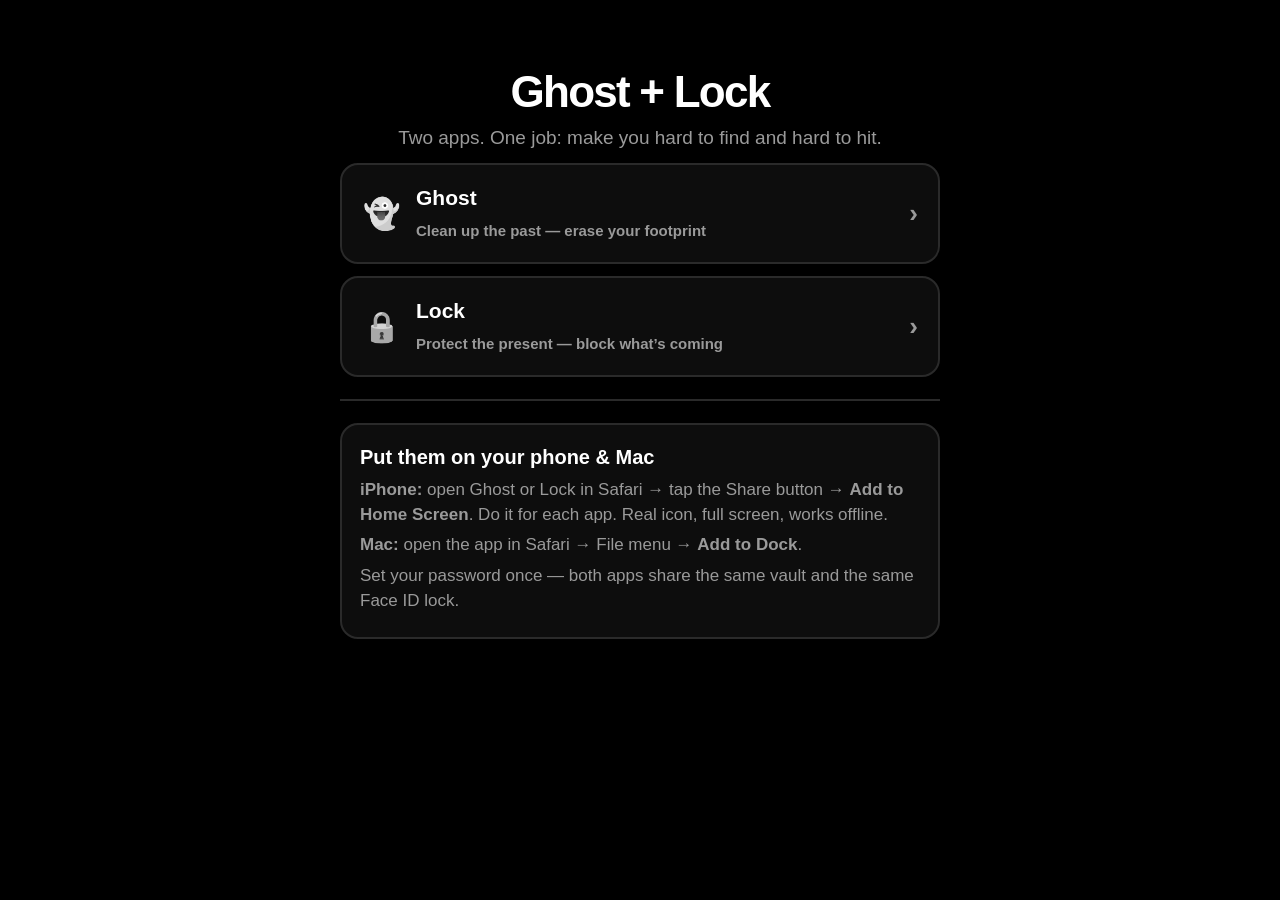
==== index.html @ 76c386df "Ghost + Lock v1: owner-gated, brute-force-guarded, Face ID PWAs Co-Authored-By: Claude Fable 5 <nore" ====
<!doctype html>
<html lang="en">
<head>
<meta charset="utf-8">
<title>Ghost + Lock</title>
<meta name="viewport" content="width=device-width, initial-scale=1, viewport-fit=cover">
<meta name="theme-color" content="#000000">
<meta name="robots" content="noindex, nofollow">
<link rel="stylesheet" href="shared/base.css">
</head>
<body>
<div class="app">
  <div style="text-align:center;margin:40px 0 10px">
    <p class="huge">Ghost + Lock</p>
    <p class="sub">Two apps. One job: make you hard to find and hard to hit.</p>
  </div>

  <a href="ghost/" style="text-decoration:none">
    <div class="btn"><span class="ico">👻</span>
      <span class="txt">Ghost<br><span class="tiny">Clean up the past — erase your footprint</span></span>
      <span class="arrow">›</span></div>
  </a>

  <a href="lock/" style="text-decoration:none">
    <div class="btn"><span class="ico">🔒</span>
      <span class="txt">Lock<br><span class="tiny">Protect the present — block what’s coming</span></span>
      <span class="arrow">›</span></div>
  </a>

  <div class="hr"></div>
  <div class="card">
    <h3>Put them on your phone & Mac</h3>
    <p><b>iPhone:</b> open Ghost or Lock in Safari → tap the Share button → <b>Add to Home Screen</b>. Do it for each app. Real icon, full screen, works offline.</p>
    <p><b>Mac:</b> open the app in Safari → File menu → <b>Add to Dock</b>.</p>
    <p>Set your password once — both apps share the same vault and the same Face ID lock.</p>
  </div>
</div>
</body>
</html>
---- shared/base.css ----
/* Ghost + Lock — shared black & white design system.
   Rule: black and white only. Big text. Big buttons. One thing per screen. */

:root{
  --bg:#000;
  --fg:#fff;
  --dim:#9a9a9a;        /* muted white */
  --line:#2a2a2a;       /* hairline */
  --panel:#0d0d0d;      /* raised black */
  --panel2:#161616;
  --danger:#fff;        /* we don't use color; "danger" shown with words + icons */
  --radius:18px;
  --tap:64px;           /* minimum touch height */
  --pad:20px;
  font-size:18px;
}

*{box-sizing:border-box;-webkit-tap-highlight-color:transparent}
html,body{margin:0;padding:0;background:var(--bg);color:var(--fg)}
body{
  font-family:-apple-system,BlinkMacSystemFont,"SF Pro Text","Segoe UI",Roboto,Helvetica,Arial,sans-serif;
  line-height:1.45;
  -webkit-font-smoothing:antialiased;
  padding:env(safe-area-inset-top) env(safe-area-inset-right) env(safe-area-inset-bottom) env(safe-area-inset-left);
  min-height:100vh;
  overscroll-behavior:none;
}
button{font-family:inherit}
a{color:var(--fg)}

/* ---------- layout ---------- */
/* strict black & white: emoji icons render grayscale everywhere */
.app,.sheet,.sheet-bg,#toast{filter:grayscale(1)}
.app{max-width:640px;margin:0 auto;padding:var(--pad) var(--pad) 96px}
.screen{display:none;animation:fade .18s ease}
.screen.active{display:block}
@keyframes fade{from{opacity:0;transform:translateY(6px)}to{opacity:1;transform:none}}

.center{min-height:88vh;display:flex;flex-direction:column;justify-content:center;align-items:center;text-align:center;gap:22px}

/* ---------- top bar ---------- */
.bar{display:flex;align-items:center;gap:14px;min-height:56px;margin-bottom:8px}
.bar .back{
  background:none;border:none;color:var(--fg);font-size:30px;line-height:1;
  padding:8px 6px;cursor:pointer;min-width:44px;text-align:left
}
.bar h1{font-size:26px;margin:0;font-weight:800;letter-spacing:-.02em}

/* ---------- type ---------- */
.big{font-size:34px;font-weight:800;letter-spacing:-.03em;margin:0}
.huge{font-size:44px;font-weight:800;letter-spacing:-.04em;margin:0}
.sub{font-size:19px;color:var(--dim);margin:0}
.plain{font-size:19px;margin:14px 0}
.tiny{font-size:15px;color:var(--dim)}
.count{font-variant-numeric:tabular-nums}

/* ---------- big buttons ---------- */
.btn{
  display:flex;align-items:center;gap:16px;width:100%;
  min-height:var(--tap);padding:18px 20px;margin:12px 0;
  font-size:21px;font-weight:700;text-align:left;
  background:var(--panel);color:var(--fg);
  border:2px solid var(--line);border-radius:var(--radius);
  cursor:pointer;transition:transform .06s ease, background .15s ease;
}
.btn:active{transform:scale(.985);background:var(--panel2)}
.btn .ico{font-size:30px;width:38px;text-align:center;flex:none}
.btn .txt{flex:1}
.btn .arrow{color:var(--dim);font-size:26px}
.btn .badge{
  font-size:15px;font-weight:800;background:var(--fg);color:var(--bg);
  border-radius:999px;padding:2px 12px;min-width:30px;text-align:center
}

.btn-primary{background:var(--fg);color:var(--bg);border-color:var(--fg);justify-content:center;font-size:22px}
.btn-primary:active{background:#e6e6e6}
.btn-outline{background:transparent}
.btn-row{display:flex;gap:12px}
.btn-row .btn{margin:12px 0}

/* ---------- cards / list items ---------- */
.card{
  background:var(--panel);border:2px solid var(--line);border-radius:var(--radius);
  padding:18px;margin:14px 0;
}
.card h3{margin:0 0 6px;font-size:20px}
.card p{margin:6px 0;color:var(--dim);font-size:17px}

.item{
  display:flex;align-items:center;gap:14px;
  background:var(--panel);border:2px solid var(--line);border-radius:16px;
  padding:16px;margin:10px 0;color:var(--fg);font-family:inherit;font-size:inherit;
}
.item .grow{flex:1;min-width:0}
.item .grow b{font-size:19px;font-weight:700;display:block;overflow:hidden;text-overflow:ellipsis;white-space:nowrap}
.item .grow small{color:var(--dim);font-size:15px}

/* status dot: outline = to do, half = pending, filled = done */
.dot{width:22px;height:22px;border-radius:50%;border:2px solid var(--fg);flex:none;position:relative}
.dot.pending::after{content:"";position:absolute;inset:3px;border-radius:50%;
  background:linear-gradient(90deg,var(--fg) 50%,transparent 50%)}
.dot.done{background:var(--fg)}
.dot.done::after{content:"✓";position:absolute;inset:0;color:var(--bg);font-size:14px;font-weight:900;display:flex;align-items:center;justify-content:center}

/* ---------- inputs ---------- */
label{display:block;font-size:17px;color:var(--dim);margin:18px 0 8px}
input[type=text],input[type=password],input[type=email],input[type=tel],textarea,select{
  width:100%;min-height:var(--tap);padding:16px;font-size:19px;
  background:var(--panel);color:var(--fg);
  border:2px solid var(--line);border-radius:14px;outline:none;
}
input:focus,textarea:focus{border-color:var(--fg)}
textarea{min-height:120px;line-height:1.4;resize:vertical}

/* ---------- misc ---------- */
.hr{height:2px;background:var(--line);border:0;margin:22px 0}
.pill{display:inline-block;border:2px solid var(--line);border-radius:999px;padding:4px 12px;font-size:14px;color:var(--dim);margin:4px 6px 0 0}
.center-note{text-align:center;color:var(--dim);font-size:15px;margin:24px 0}
.spinner{width:34px;height:34px;border:3px solid var(--line);border-top-color:var(--fg);border-radius:50%;animation:spin .8s linear infinite;margin:0 auto}
@keyframes spin{to{transform:rotate(360deg)}}

/* toast */
#toast{
  position:fixed;left:50%;bottom:26px;transform:translateX(-50%) translateY(140%);
  background:var(--fg);color:var(--bg);font-weight:700;font-size:17px;
  padding:14px 20px;border-radius:14px;max-width:90vw;text-align:center;
  transition:transform .25s ease;z-index:100;box-shadow:0 8px 30px rgba(255,255,255,.12)
}
#toast.show{transform:translateX(-50%) translateY(0)}

/* big glyph */
.glyph{font-size:84px;line-height:1}
.mono{font-family:ui-monospace,SFMono-Regular,Menlo,monospace}

/* sheet (bottom modal) */
.sheet-bg{position:fixed;inset:0;background:rgba(0,0,0,.7);display:none;z-index:90}
.sheet-bg.show{display:block}
.sheet{
  position:fixed;left:0;right:0;bottom:0;z-index:91;
  background:var(--panel);border-top:2px solid var(--line);
  border-radius:24px 24px 0 0;padding:22px 22px calc(22px + env(safe-area-inset-bottom));
  max-width:640px;margin:0 auto;transform:translateY(110%);transition:transform .25s ease;
  max-height:88vh;overflow:auto
}
.sheet.show{transform:none}
.sheet h2{margin:2px 0 10px;font-size:24px}
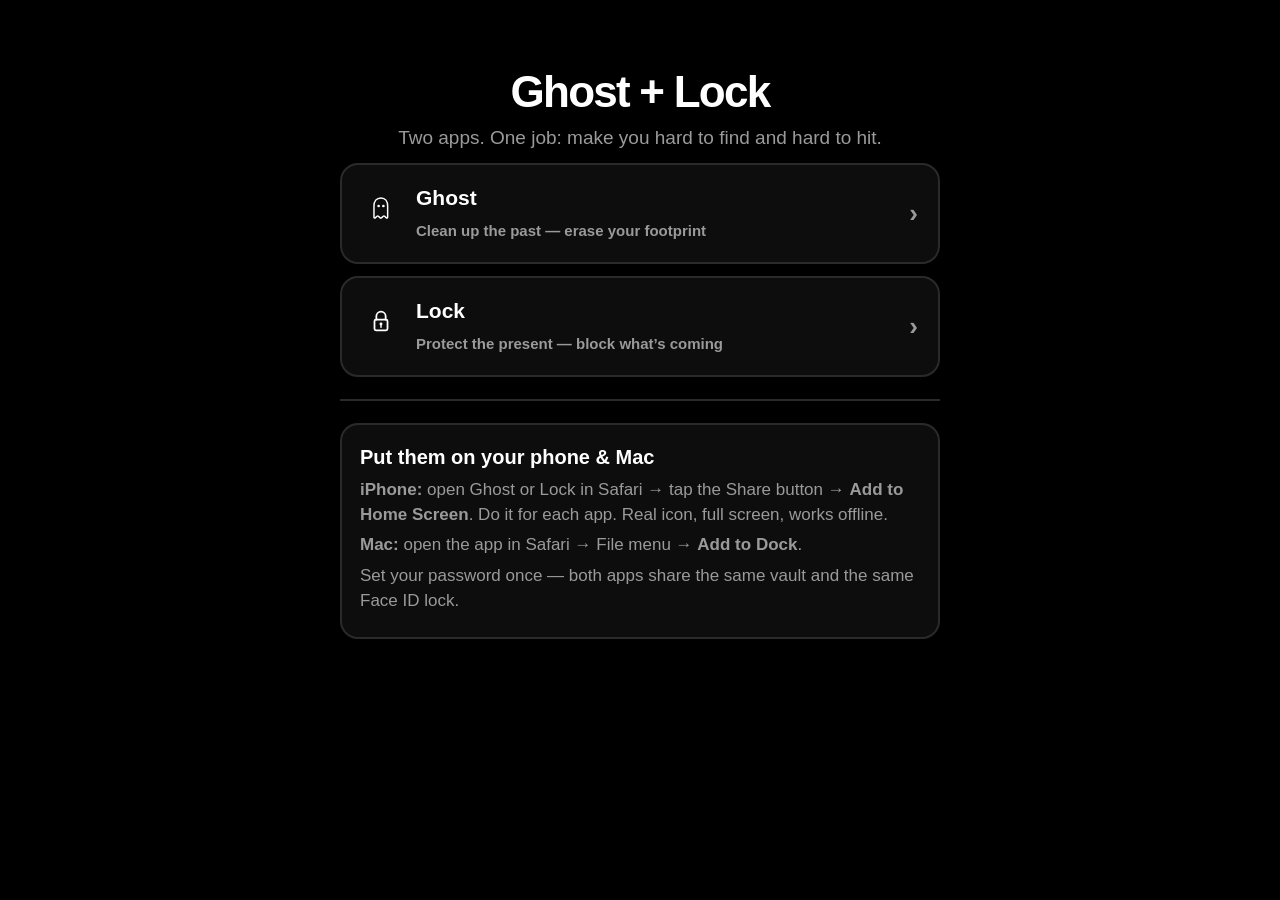
==== commit 76141390: "Replace emoji emblems with white outline SVG marks (ghost + padlock) Co-Authored-By: Claude Fable 5 " ====
--- a/index.html
+++ b/index.html
@@ -16,13 +16,13 @@
   </div>
 
   <a href="ghost/" style="text-decoration:none">
-    <div class="btn"><span class="ico">👻</span>
+    <div class="btn"><span class="ico"><svg viewBox="0 0 1024 1024" width="34" height="34" aria-hidden="true"><path d="M512 208 C 372 208, 300 316, 300 452 L 300 792 C 300 812, 322 822, 338 808 L 392 762 C 404 752, 420 752, 432 762 L 486 808 C 498 818, 514 818, 526 808 L 580 762 C 592 752, 608 752, 620 762 L 674 808 C 690 822, 712 812, 712 792 L 712 452 C 712 316, 640 208, 512 208 Z" fill="none" stroke="#fff" stroke-width="44" stroke-linejoin="round"/><circle cx="440" cy="452" r="40" fill="#fff"/><circle cx="584" cy="452" r="40" fill="#fff"/></svg></span>
       <span class="txt">Ghost<br><span class="tiny">Clean up the past — erase your footprint</span></span>
       <span class="arrow">›</span></div>
   </a>
 
   <a href="lock/" style="text-decoration:none">
-    <div class="btn"><span class="ico">🔒</span>
+    <div class="btn"><span class="ico"><svg viewBox="0 0 1024 1024" width="34" height="34" aria-hidden="true"><path d="M372 470 L 372 372 C 372 294, 434 232, 512 232 C 590 232, 652 294, 652 372 L 652 470" fill="none" stroke="#fff" stroke-width="54" stroke-linecap="round"/><rect x="316" y="470" width="392" height="322" rx="46" fill="none" stroke="#fff" stroke-width="54"/><circle cx="512" cy="600" r="44" fill="#fff"/><rect x="490" y="600" width="44" height="120" rx="22" fill="#fff"/></svg></span>
       <span class="txt">Lock<br><span class="tiny">Protect the present — block what’s coming</span></span>
       <span class="arrow">›</span></div>
   </a>
--- a/shared/base.css
+++ b/shared/base.css
@@ -130,6 +130,7 @@
 
 /* big glyph */
 .glyph{font-size:84px;line-height:1}
+.glyph svg{display:block;margin:0 auto}
 .mono{font-family:ui-monospace,SFMono-Regular,Menlo,monospace}
 
 /* sheet (bottom modal) */
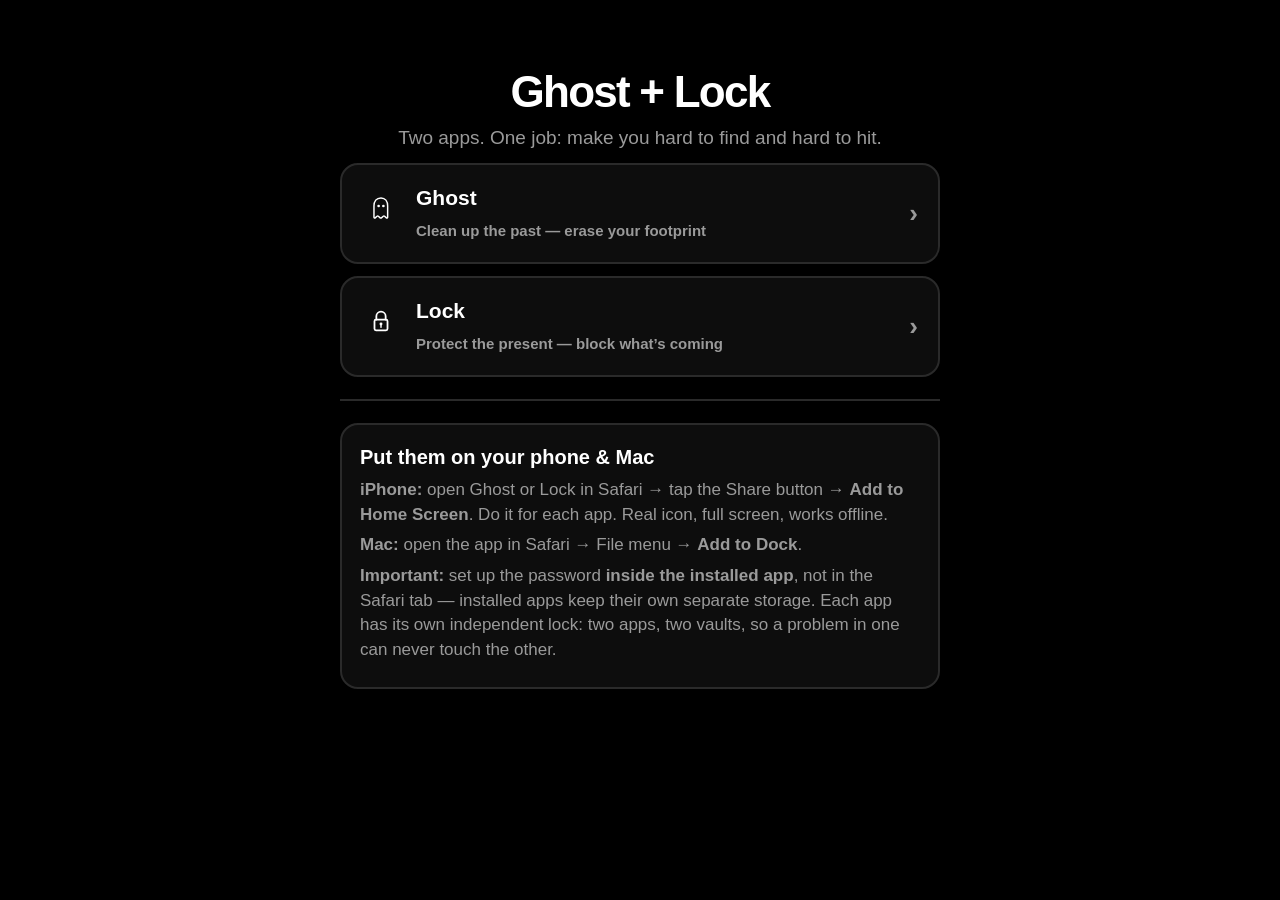
==== commit 817a31d3: "Security hardening from adversarial review + professional tone pass - Independent per-app vaults (co" ====
--- a/index.html
+++ b/index.html
@@ -32,7 +32,7 @@
     <h3>Put them on your phone & Mac</h3>
     <p><b>iPhone:</b> open Ghost or Lock in Safari → tap the Share button → <b>Add to Home Screen</b>. Do it for each app. Real icon, full screen, works offline.</p>
     <p><b>Mac:</b> open the app in Safari → File menu → <b>Add to Dock</b>.</p>
-    <p>Set your password once — both apps share the same vault and the same Face ID lock.</p>
+    <p><b>Important:</b> set up the password <b>inside the installed app</b>, not in the Safari tab — installed apps keep their own separate storage. Each app has its own independent lock: two apps, two vaults, so a problem in one can never touch the other.</p>
   </div>
 </div>
 </body>
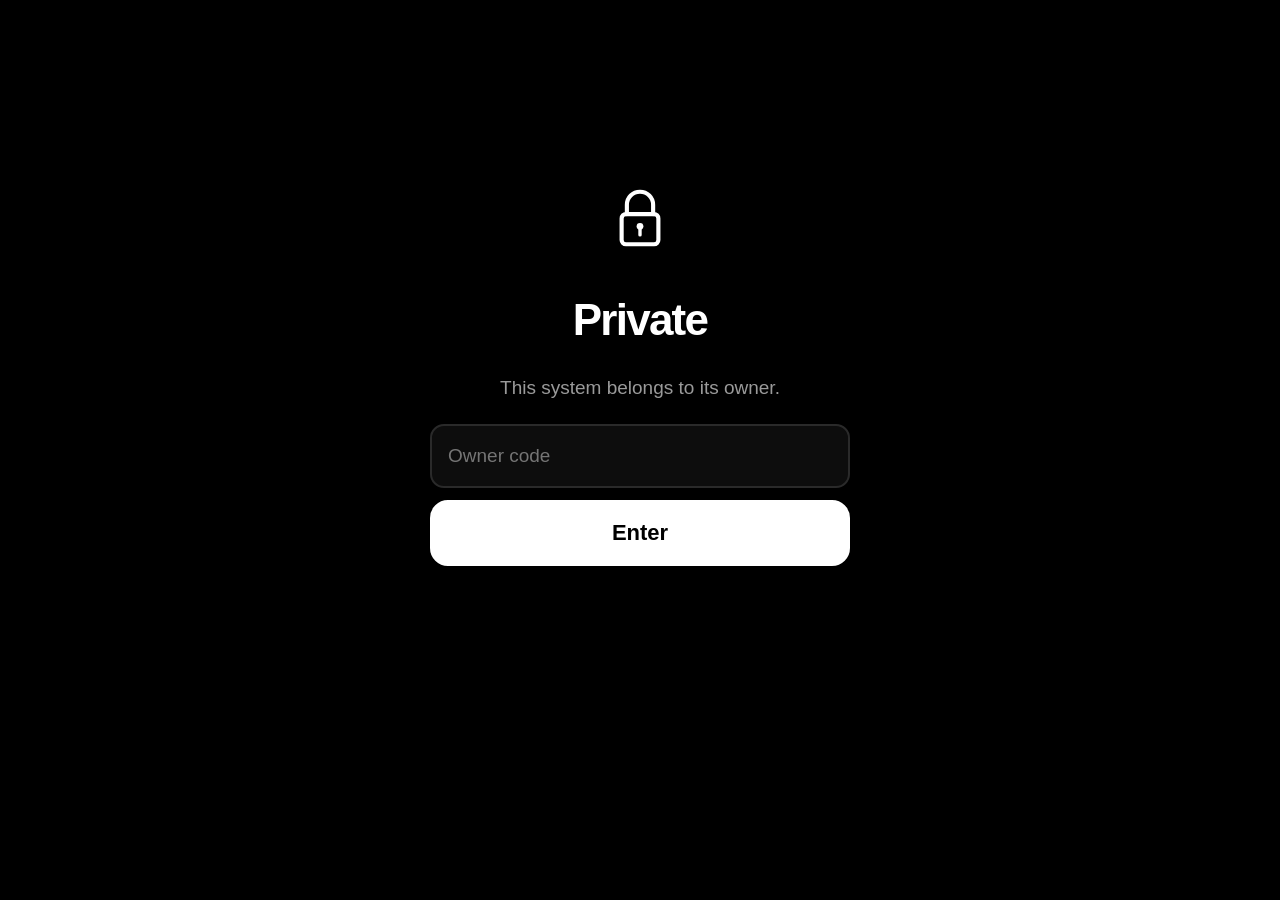
==== commit b662c2de: "Gate the front page behind the owner code Co-Authored-By: Claude Fable 5 <noreply@anthropic.com>" ====
--- a/index.html
+++ b/index.html
@@ -10,30 +10,85 @@
 </head>
 <body>
 <div class="app">
-  <div style="text-align:center;margin:40px 0 10px">
-    <p class="huge">Ghost + Lock</p>
-    <p class="sub">Two apps. One job: make you hard to find and hard to hit.</p>
+
+  <!-- GATE: nothing renders past this without the owner code -->
+  <div id="gate">
+    <div class="center" style="min-height:80vh">
+      <svg viewBox="0 0 1024 1024" width="96" height="96" aria-hidden="true"><path d="M372 470 L 372 372 C 372 294, 434 232, 512 232 C 590 232, 652 294, 652 372 L 652 470" fill="none" stroke="#fff" stroke-width="44" stroke-linecap="round"/><rect x="316" y="470" width="392" height="322" rx="46" fill="none" stroke="#fff" stroke-width="44"/><circle cx="512" cy="600" r="36" fill="#fff"/><rect x="494" y="600" width="36" height="110" rx="18" fill="#fff"/></svg>
+      <p class="huge" style="margin:0">Private</p>
+      <p class="sub">This system belongs to its owner.</p>
+      <div style="width:100%;max-width:420px">
+        <input type="password" id="code" placeholder="Owner code" autocomplete="off" autocapitalize="characters">
+        <button class="btn btn-primary" id="enter" style="justify-content:center">Enter</button>
+        <p class="center-note" id="msg"></p>
+      </div>
+    </div>
   </div>
 
-  <a href="ghost/" style="text-decoration:none">
-    <div class="btn"><span class="ico"><svg viewBox="0 0 1024 1024" width="34" height="34" aria-hidden="true"><path d="M512 208 C 372 208, 300 316, 300 452 L 300 792 C 300 812, 322 822, 338 808 L 392 762 C 404 752, 420 752, 432 762 L 486 808 C 498 818, 514 818, 526 808 L 580 762 C 592 752, 608 752, 620 762 L 674 808 C 690 822, 712 812, 712 792 L 712 452 C 712 316, 640 208, 512 208 Z" fill="none" stroke="#fff" stroke-width="44" stroke-linejoin="round"/><circle cx="440" cy="452" r="40" fill="#fff"/><circle cx="584" cy="452" r="40" fill="#fff"/></svg></span>
-      <span class="txt">Ghost<br><span class="tiny">Clean up the past — erase your footprint</span></span>
-      <span class="arrow">›</span></div>
-  </a>
+  <!-- MENU: hidden until the owner code checks out -->
+  <div id="menu" hidden>
+    <div style="text-align:center;margin:40px 0 10px">
+      <p class="huge">Ghost + Lock</p>
+      <p class="sub">Two apps. One job: make you hard to find and hard to hit.</p>
+    </div>
 
-  <a href="lock/" style="text-decoration:none">
-    <div class="btn"><span class="ico"><svg viewBox="0 0 1024 1024" width="34" height="34" aria-hidden="true"><path d="M372 470 L 372 372 C 372 294, 434 232, 512 232 C 590 232, 652 294, 652 372 L 652 470" fill="none" stroke="#fff" stroke-width="54" stroke-linecap="round"/><rect x="316" y="470" width="392" height="322" rx="46" fill="none" stroke="#fff" stroke-width="54"/><circle cx="512" cy="600" r="44" fill="#fff"/><rect x="490" y="600" width="44" height="120" rx="22" fill="#fff"/></svg></span>
-      <span class="txt">Lock<br><span class="tiny">Protect the present — block what’s coming</span></span>
-      <span class="arrow">›</span></div>
-  </a>
+    <a href="ghost/" style="text-decoration:none">
+      <div class="btn"><span class="ico"><svg viewBox="0 0 1024 1024" width="34" height="34" aria-hidden="true"><path d="M512 208 C 372 208, 300 316, 300 452 L 300 792 C 300 812, 322 822, 338 808 L 392 762 C 404 752, 420 752, 432 762 L 486 808 C 498 818, 514 818, 526 808 L 580 762 C 592 752, 608 752, 620 762 L 674 808 C 690 822, 712 812, 712 792 L 712 452 C 712 316, 640 208, 512 208 Z" fill="none" stroke="#fff" stroke-width="44" stroke-linejoin="round"/><circle cx="440" cy="452" r="40" fill="#fff"/><circle cx="584" cy="452" r="40" fill="#fff"/></svg></span>
+        <span class="txt">Ghost<br><span class="tiny">Clean up the past — erase your footprint</span></span>
+        <span class="arrow">›</span></div>
+    </a>
 
-  <div class="hr"></div>
-  <div class="card">
-    <h3>Put them on your phone & Mac</h3>
-    <p><b>iPhone:</b> open Ghost or Lock in Safari → tap the Share button → <b>Add to Home Screen</b>. Do it for each app. Real icon, full screen, works offline.</p>
-    <p><b>Mac:</b> open the app in Safari → File menu → <b>Add to Dock</b>.</p>
-    <p><b>Important:</b> set up the password <b>inside the installed app</b>, not in the Safari tab — installed apps keep their own separate storage. Each app has its own independent lock: two apps, two vaults, so a problem in one can never touch the other.</p>
+    <a href="lock/" style="text-decoration:none">
+      <div class="btn"><span class="ico"><svg viewBox="0 0 1024 1024" width="34" height="34" aria-hidden="true"><path d="M372 470 L 372 372 C 372 294, 434 232, 512 232 C 590 232, 652 294, 652 372 L 652 470" fill="none" stroke="#fff" stroke-width="54" stroke-linecap="round"/><rect x="316" y="470" width="392" height="322" rx="46" fill="none" stroke="#fff" stroke-width="54"/><circle cx="512" cy="600" r="44" fill="#fff"/><rect x="490" y="600" width="44" height="120" rx="22" fill="#fff"/></svg></span>
+        <span class="txt">Lock<br><span class="tiny">Protect the present — block what’s coming</span></span>
+        <span class="arrow">›</span></div>
+    </a>
+
+    <div class="hr"></div>
+    <div class="card">
+      <h3>Put them on your phone &amp; Mac</h3>
+      <p><b>iPhone:</b> open Ghost or Lock in Safari → tap the Share button → <b>Add to Home Screen</b>. Do it for each app. Real icon, full screen, works offline.</p>
+      <p><b>Mac:</b> open the app in Safari → File menu → <b>Add to Dock</b>.</p>
+      <p><b>Important:</b> set up the password <b>inside the installed app</b>, not in the Safari tab — installed apps keep their own separate storage. Each app has its own independent lock: two apps, two vaults, so a problem in one can never touch the other.</p>
+    </div>
   </div>
+
 </div>
+
+<script src="shared/owner.js"></script>
+<script>
+(()=>{
+  const code = document.getElementById('code');
+  const btn = document.getElementById('enter');
+  const msg = document.getElementById('msg');
+  const gate = document.getElementById('gate');
+  const menu = document.getElementById('menu');
+
+  async function ok(v){
+    const O = window.OWNER;
+    if(!O || !O.hashHex) return true;
+    if(!(crypto && crypto.subtle)){ msg.textContent='Open this page over https.'; return false; }
+    const enc = new TextEncoder();
+    const base = await crypto.subtle.importKey('raw', enc.encode(v.trim()), 'PBKDF2', false, ['deriveBits']);
+    const salt = Uint8Array.from(O.saltHex.match(/.{2}/g).map(x=>parseInt(x,16)));
+    const bits = await crypto.subtle.deriveBits({name:'PBKDF2', salt, iterations:O.iterations, hash:'SHA-256'}, base, 256);
+    const hex = [...new Uint8Array(bits)].map(x=>x.toString(16).padStart(2,'0')).join('');
+    return hex === O.hashHex.toLowerCase();
+  }
+
+  async function go(){
+    if(!code.value) return;
+    btn.disabled = true; msg.textContent = 'Checking…';
+    try{
+      if(await ok(code.value)){ gate.remove(); menu.hidden = false; }
+      else { msg.textContent = 'Wrong owner code.'; code.value=''; code.focus(); }
+    }catch(e){ msg.textContent = 'Could not check. Try again.'; }
+    btn.disabled = false;
+    if(msg.textContent==='Checking…') msg.textContent='';
+  }
+  btn.addEventListener('click', go);
+  code.addEventListener('keydown', e=>{ if(e.key==='Enter') go(); });
+})();
+</script>
 </body>
 </html>
